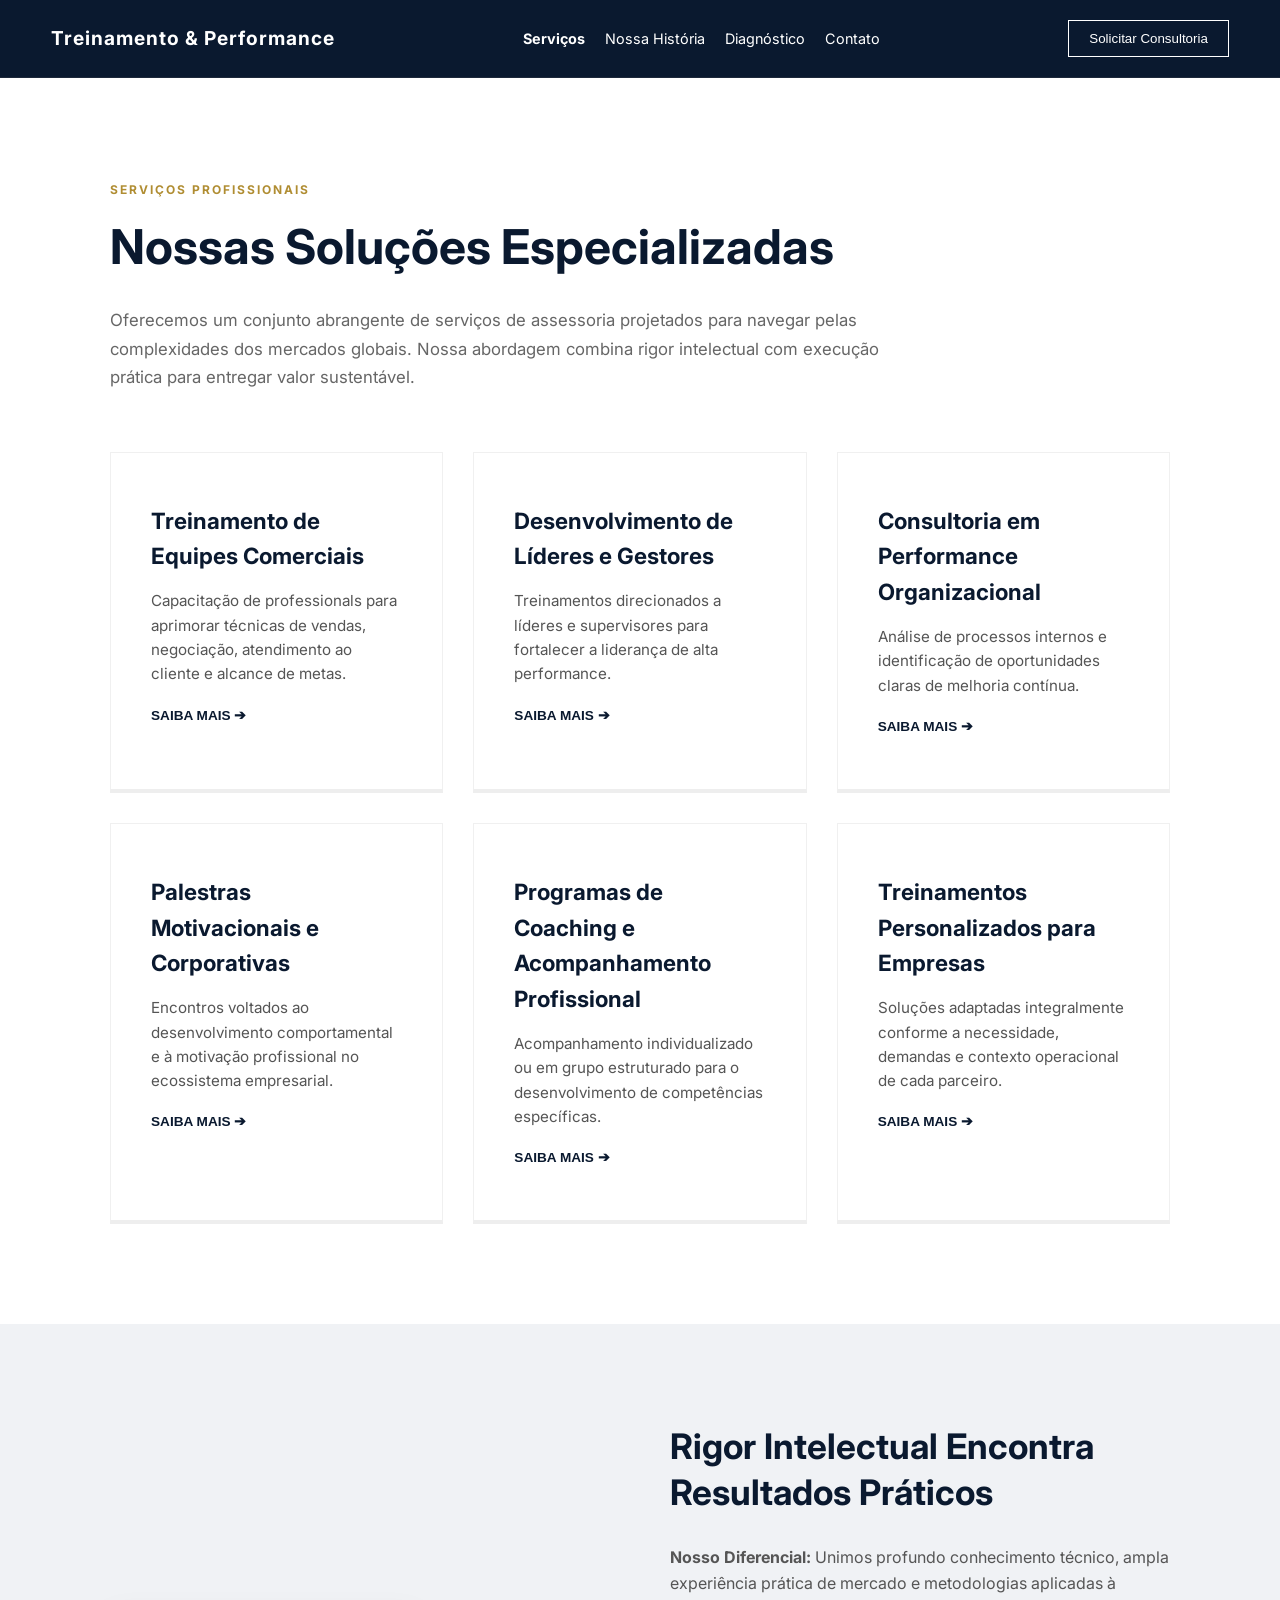
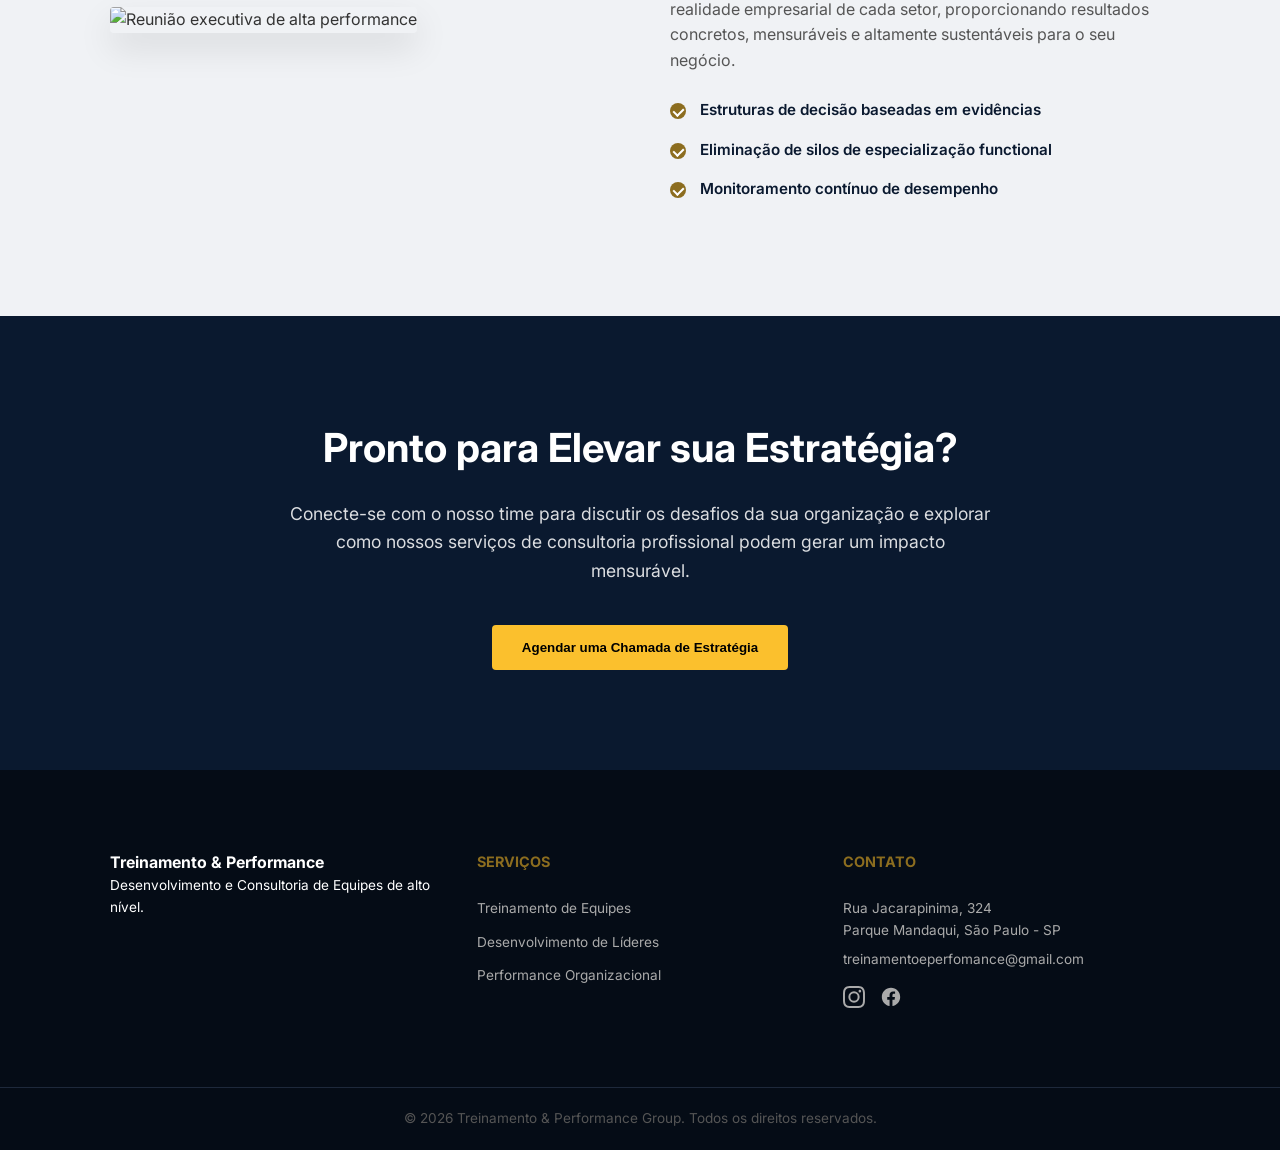
==== servicos.html @ 3526c94c "Add files via upload" ====
<!DOCTYPE html>
<html lang="pt-br">
<head>
    <meta charset="UTF-8">
    <meta name="viewport" content="width=device-width, initial-scale=1.0">
    <title>Serviços | Treinamento & Performance</title>
    <link rel="stylesheet" href="style.css">
    <link href="https://fonts.googleapis.com/css2?family=Inter:wght@300;400;600;700&display=swap" rel="stylesheet">
    <style>
        .services-hero {
            padding: 180px 0 60px;
            background-color: var(--white);
        }

        .services-hero span {
            font-size: 0.75rem;
            text-transform: uppercase;
            letter-spacing: 2px;
            color: var(--gold-light);
            font-weight: 700;
            display: block;
            margin-bottom: 10px;
        }

        .services-hero h1 {
            font-size: clamp(2rem, 4vw, 3rem);
            color: var(--primary-blue);
            margin-bottom: 20px;
            font-weight: 700;
        }

        .services-hero .intro-text {
            max-width: 800px;
            color: #666;
            font-size: 1.05rem;
            line-height: 1.7;
        }

        .solutions-showcase {
            padding: 0 0 100px;
            background-color: var(--white);
        }

        .showcase-grid {
            display: grid;
            grid-template-columns: repeat(auto-fit, minmax(320px, 1fr));
            gap: 30px;
        }

        .saiba-mais-btn {
            display: inline-block;
            margin-top: 20px;
            color: var(--primary-blue);
            background: none;
            border: none;
            font-size: 0.85rem;
            font-weight: 700;
            text-transform: uppercase;
            cursor: pointer;
            padding: 0;
            transition: var(--transition);
        }

        .saiba-mais-btn:hover {
            color: var(--gold);
            transform: translateX(5px);
        }

        .card-details {
            max-height: 0;
            overflow: hidden;
            transition: max-height 0.5s cubic-bezier(0.165, 0.84, 0.44, 1);
            background: #f8f9fa;
            border-radius: 4px;
            margin-top: 0;
        }

        .card-details p {
            padding: 20px;
            font-size: 0.9rem;
            color: #555;
            border-left: 3px solid var(--gold);
            line-height: 1.6;
        }

        .card-details.open {
            margin-top: 15px;
        }

        .rigor-section {
            background-color: #f0f2f5;
            padding: 100px 0;
        }

        .rigor-wrapper {
            display: flex;
            gap: 60px;
            align-items: center;
            flex-wrap: wrap;
        }

        .rigor-image, .rigor-text {
            flex: 1;
            min-width: 320px;
        }

        .rigor-image img {
            width: 100%;
            height: auto;
            border-radius: 4px;
            box-shadow: 0 15px 35px rgba(0,0,0,0.1);
        }

        .rigor-text h2 {
            font-size: 2.2rem;
            color: var(--primary-blue);
            line-height: 1.3;
            margin-bottom: 30px;
        }

        .rigor-text p {
            color: #555;
            margin-bottom: 25px;
            font-size: 1rem;
        }

        .bullets-list {
            list-style: none;
        }

        .bullets-list li {
            position: relative;
            padding-left: 30px;
            margin-bottom: 15px;
            font-weight: 600;
            color: var(--primary-blue);
            font-size: 0.95rem;
        }

        .bullets-list li::before {
            content: '';
            position: absolute;
            left: 0;
            top: 5px;
            width: 16px;
            height: 16px;
            background-color: var(--gold);
            border-radius: 50%;
        }

        .bullets-list li::after {
            content: '';
            position: absolute;
            left: 5px;
            top: 8px;
            width: 5px;
            height: 8px;
            border: solid white;
            border-width: 0 2px 2px 0;
            transform: rotate(45deg);
        }

        .strategy-cta {
            background-color: var(--primary-blue);
            color: var(--white);
            padding: 100px 0;
            text-align: center;
        }

        .strategy-cta h2 {
            font-size: 2.5rem;
            margin-bottom: 20px;
        }

        .strategy-cta p {
            max-width: 700px;
            margin: 0 auto 40px;
            opacity: 0.85;
            font-size: 1.1rem;
        }

        .strategy-btns {
            display: flex;
            justify-content: center;
            gap: 20px;
            flex-wrap: wrap;
        }

        .footer-social-block {
            margin-top: 15px;
        }

        .footer-social-flex {
            display: flex;
            gap: 15px;
        }

        .footer-social-link {
            color: #aaa;
            transition: color 0.3s ease, transform 0.3s ease;
            display: inline-flex;
            align-items: center;
            justify-content: center;
            text-decoration: none;
        }

        .footer-social-link svg {
            width: 22px;
            height: 22px;
            fill: currentColor;
        }

        .footer-social-link:hover {
            color: var(--white) !important;
            transform: translateY(-2px);
        }

        .navbar {
            display: flex;
            justify-content: space-between;
            align-items: center;
            padding: 20px 4%;
            position: relative;
            z-index: 1001;
        }

        .menu-toggle {
            display: none;
            flex-direction: column;
            justify-content: space-between;
            width: 30px;
            height: 21px;
            background: transparent;
            border: none;
            cursor: pointer;
            z-index: 1002;
            padding: 0;
        }

        .menu-toggle .bar {
            width: 100%;
            height: 3px;
            background-color: #ffffff;
            border-radius: 10px;
            transition: all 0.3s ease-in-out;
        }

        .menu-toggle.active .bar:nth-child(1) {
            transform: translateY(9px) rotate(45deg);
        }

        .menu-toggle.active .bar:nth-child(2) {
            opacity: 0;
        }

        .menu-toggle.active .bar:nth-child(3) {
            transform: translateY(-9px) rotate(-45deg);
        }

        @media (max-width: 992px) {
            .menu-toggle {
                display: flex;
            }

            .nav-links {
                position: fixed;
                top: 0;
                right: -100%;
                width: 280px;
                height: 100vh;
                background-color: #0f172a;
                display: flex;
                flex-direction: column;
                align-items: flex-start;
                justify-content: flex-start;
                padding: 100px 40px 40px;
                gap: 25px;
                box-shadow: -10px 0 30px rgba(0, 0, 0, 0.3);
                transition: right 0.4s ease-in-out;
                z-index: 1000;
                list-style: none;
            }

            .nav-links.active {
                right: 0;
            }

            .nav-links li {
                width: 100%;
            }

            .nav-links a {
                font-size: 1.2rem;
                display: block;
                width: 100%;
                padding: 10px 0;
                color: #ffffff !important;
            }

            .btn-cta-nav {
                display: none;
            }
        }
    </style>
</head>
<body>

    <div vw class="enabled">
        <div vw-access-button class="active"></div>
        <div vw-plugin-wrapper>
          <div class="vw-plugin-top-wrapper"></div>
        </div>
    </div>
    <script src="https://vlibras.gov.br/app/vlibras-plugin.js"></script>
    <script>
        new window.VLibras.Widget('https://vlibras.gov.br/app');
    </script>

    <!-- MENU -->
    <nav class="navbar" style="background: var(--primary-blue); border-bottom: 1px solid #1e293b; position: fixed; width: 100%; top: 0; z-index: 1000;">
        <div class="logo">
            <a href="index.html" style="text-decoration: none; color: #ffffff;">Treinamento & Performance</a>
        </div>
        
        <ul class="nav-links" id="navLinks">
            <li><a href="servicos.html" class="nav-item" style="color: var(--white); font-weight: 700;">Serviços</a></li>
            <li><a href="sobre.html" class="nav-item" style="color: var(--white);">Nossa História</a></li>
            <li><a href="diagnostico.html" class="nav-item" style="color: var(--white);">Diagnóstico</a></li>
            <li><a href="contato.html" class="nav-item" style="color: var(--white);">Contato</a></li>
        </ul>
        
        <button class="btn-cta-nav" style="background: transparent; border: 1px solid white; color: white;" onclick="window.location.href='contato.html'">Solicitar Consultoria</button>
        
        <button class="menu-toggle" id="mobileMenuBtn" aria-label="Abrir menu de navegação">
            <span class="bar"></span>
            <span class="bar"></span>
            <span class="bar"></span>
        </button>
    </nav>

    <!-- HERO -->
    <header class="services-hero">
        <div class="container">
            <span>Serviços Profissionais</span>
            <h1>Nossas Soluções Especializadas</h1>
            <p class="intro-text">Oferecemos um conjunto abrangente de serviços de assessoria projetados para navegar pelas complexidades dos mercados globais. Nossa abordagem combina rigor intelectual com execução prática para entregar valor sustentável.</p>
        </div>
    </header>

    <!-- CARDS -->
    <section class="solutions-showcase">
        <div class="container">
            <div class="showcase-grid">
                
                <div class="card reveal">
                    <h3>Treinamento de Equipes Comerciais</h3>
                    <p>Capacitação de professionals para aprimorar técnicas de vendas, negociação, atendimento ao cliente e alcance de metas.</p>
                    <button class="saiba-mais-btn">Saiba Mais ➔</button>
                    <div class="card-details">
                        <p>Focamos em resultados práticos e aumento de desempenho através de simulações reais e metodologias ativas aplicadas diretamente ao funil de vendas corporativo da sua organização.</p>
                    </div>
                </div>

                <div class="card reveal">
                    <h3>Desenvolvimento de Líderes e Gestores</h3>
                    <p>Treinamentos direcionados a líderes e supervisores para fortalecer a liderança de alta performance.</p>
                    <button class="saiba-mais-btn">Saiba Mais ➔</button>
                    <div class="card-details">
                        <p>Buscamos consolidar e aperfeiçoar competências fundamentais como gestão de pessoas, tomada de decisão assertiva sob cenários complexos e comunicação altamente estratégica.</p>
                    </div>
                </div>

                <div class="card reveal">
                    <h3>Consultoria em Performance Organizacional</h3>
                    <p>Análise de processos internos e identificação de oportunidades claras de melhoria contínua.</p>
                    <button class="saiba-mais-btn">Saiba Mais ➔</button>
                    <div class="card-details">
                        <p>Nossos diagnósticos operacionais são desenhados sob medida para alavancar a produtividade, otimizar fluxos de trabalho internos, elevar o engajamento e a eficiência geral das equipes.</p>
                    </div>
                </div>

                <div class="card reveal">
                    <h3>Palestras Motivacionais e Corporativas</h3>
                    <p>Encontros voltados ao desenvolvimento comportamental e à motivação profissional no ecossistema empresarial.</p>
                    <button class="saiba-mais-btn">Saiba Mais ➔</button>
                    <div class="card-details">
                        <p>Eventos dinâmicos e de alto impacto focados em aprimorar o trabalho em equipe, inspirar atitudes de excelência e promover o fortalecimento contínuo da cultura organizacional.</p>
                    </div>
                </div>

                <div class="card reveal">
                    <h3>Programas de Coaching e Acompanhamento Profissional</h3>
                    <p>Acompanhamento individualizado ou em grupo estruturado para o desenvolvimento de competências específicas.</p>
                    <button class="saiba-mais-btn">Saiba Mais ➔</button>
                    <div class="card-details">
                        <p>Suporte focado na definição clara de metas, superação de gargalos de carreira, refinamento de soft skills e na busca incessante pela melhoria contívna do desempenho profissional.</p>
                    </div>
                </div>

                <div class="card reveal">
                    <h3>Treinamentos Personalizados para Empresas</h3>
                    <p>Soluções adaptadas integralmente conforme a necessidade, demandas e contexto operacional de cada parceiro.</p>
                    <button class="saiba-mais-btn">Saiba Mais ➔</button>
                    <div class="card-details">
                        <p>Projetos customizados considerando detalhadamente o segmento de mercado, o perfil atual da equipe de colaboradores e os objetivos estratégicos da organização.</p>
                    </div>
                </div>

            </div>
        </div>
    </section>

    <!-- DIFERENCIAL -->
    <section class="rigor-section">
        <div class="container">
            <div class="rigor-wrapper reveal">
                <div class="rigor-image">
                    <img src="https://images.unsplash.com/photo-1431540015161-0bf868a2d407?auto=format&fit=crop&w=800&q=80" alt="Reunião executiva de alta performance">
                </div>
                <div class="rigor-text">
                    <h2>Rigor Intelectual Encontra Resultados Práticos</h2>
                    <p><strong>Nosso Diferencial:</strong> Unimos profundo conhecimento técnico, ampla experiência prática de mercado e metodologias aplicadas à realidade empresarial de cada setor, proporcionando resultados concretos, mensuráveis e altamente sustentáveis para o seu negócio.</p>
                    <ul class="bullets-list">
                        <li>Estruturas de decisão baseadas em evidências</li>
                        <li>Eliminação de silos de especialização functional</li>
                        <li>Monitoramento contínuo de desempenho</li>
                    </ul>
                </div>
            </div>
        </div>
    </section>

    <!-- CTA -->
    <section class="strategy-cta reveal">
        <div class="container">
            <h2>Pronto para Elevar sua Estratégia?</h2>
            <p>Conecte-se com o nosso time para discutir os desafios da sua organização e explorar como nossos serviços de consultoria profissional podem gerar um impacto mensurável.</p>
            <div class="strategy-btns">
                <button class="btn-primary" style="background: #fbc02d; color: #000;" onclick="window.location.href='contato.html'">Agendar uma Chamada de Estratégia</button>
            </div>
        </div>
    </section>

    <!-- FOOTER -->
    <footer>
        <div class="container footer-grid">
            <div class="footer-brand">
                <h3>
                    <a href="index.html" style="text-decoration: none; color: inherit;">Treinamento & Performance</a>
                </h3>
                <p>Desenvolvimento e Consultoria de Equipes de alto nível.</p>
            </div>
            <div class="footer-links">
                <h4>Serviços</h4>
                <a href="servicos.html">Treinamento de Equipes</a>
                <a href="servicos.html">Desenvolvimento de Líderes</a>
                <a href="servicos.html">Performance Organizacional</a>
            </div>
            <div class="footer-links">
                <h4>Contato</h4>
                <p style="color: #aaa; margin-bottom: 8px;">Rua Jacarapinima, 324<br> Parque Mandaqui, São Paulo - SP</p>
                <p style="color: #aaa; margin-bottom: 15px;">treinamentoeperfomance@gmail.com</p>
                
                <div class="footer-social-block">
                    <div class="footer-social-flex">
                        <a href="https://www.instagram.com/treinamento.performance/" target="_blank" rel="noopener noreferrer" class="footer-social-link" title="Instagram">
                            <svg viewBox="0 0 24 24"><path d="M12 2.163c3.204 0 3.584.012 4.85.07 3.252.148 4.771 1.691 4.919 4.919.058 1.265.069 1.645.069 4.849 0 3.205-.012 3.584-.069 4.849-.149 3.225-1.664 4.771-4.919 4.919-1.266.058-1.644.07-4.85.07-3.204 0-3.584-.012-4.849-.07-3.26-.149-4.771-1.699-4.919-4.92-.058-1.265-.07-1.644-.07-4.849 0-3.204.013-3.583.07-4.849.149-3.227 1.664-4.771 4.919-4.919 1.266-.057 1.645-.069 4.849-.069zM12 0C8.741 0 8.333.014 7.053.072 2.695.272.273 2.69.073 7.051.014 8.333 0 8.741 0 12c0 3.259.014 3.668.072 4.948.2 4.358 2.618 6.78 6.98 6.98 1.281.058 1.689.072 4.948.072 3.259 0 3.668-.014 4.948-.072 4.354-.2 6.782-2.618 6.979-6.98.059-1.28.073-1.689.073-4.948 0-3.259-.014-3.667-.072-4.947-.196-4.354-2.617-6.78-6.979-6.98C15.668.014 15.259 0 12 0zm0 5.838a6.162 6.162 0 100 12.324 6.162 6.162 0 000-12.324zM12 16a4 4 0 110-8 4 4 0 010 8zm6.406-11.845a1.44 1.44 0 100 2.881 1.44 1.44 0 000-2.881z"/></svg>
                        </a>
                        <a href="https://www.facebook.com/profile.php?id=61589588911566" target="_blank" rel="noopener noreferrer" class="footer-social-link" title="Facebook">
                            <svg viewBox="0 0 24 24"><path d="M22 12c0-5.523-4.477-10-10-10S2 6.477 2 12c0 4.991 3.657 9.128 8.438 9.878v-6.987h-2.54V12h2.54V9.797c0-2.506 1.492-3.89 3.777-3.89 1.094 0 2.238.195 2.238.195v2.46h-1.26c-1.243 0-1.63.771-1.63 1.562V12h2.773l-.443 2.89h-2.33v6.988C18.343 21.128 22 16.991 22 12z"/></svg>
                        </a>
                    </div>
                </div>
            </div>
        </div>
        <div class="copyright">© 2026 Treinamento & Performance Group. Todos os direitos reservados.</div>
    </footer>

    <!-- SCRIPTS -->
    <script>
        const mobileMenuBtn = document.getElementById('mobileMenuBtn');
        const navLinks = document.getElementById('navLinks');

        mobileMenuBtn.addEventListener('click', () => {
            mobileMenuBtn.classList.toggle('active');
            navLinks.classList.toggle('active');
        });

        document.addEventListener('click', (e) => {
            if (!mobileMenuBtn.contains(e.target) && !navLinks.contains(e.target)) {
                mobileMenuBtn.classList.remove('active');
                navLinks.classList.remove('active');
            }
        });

        function reveal() {
            document.querySelectorAll(".reveal").forEach(el => {
                const elementTop = el.getBoundingClientRect().top;
                const windowHeight = window.innerHeight;
                if (elementTop < windowHeight - 100) {
                    el.classList.add("active");
                }
            });
        }
        window.addEventListener("scroll", reveal);
        window.addEventListener("load", reveal);

        document.querySelectorAll('.saiba-mais-btn').forEach(button => {
            button.addEventListener('click', () => {
                const detailsPanel = button.nextElementSibling;
                if (detailsPanel.classList.contains('open')) {
                    detailsPanel.classList.remove('open');
                    detailsPanel.style.maxHeight = '0px';
                } else {
                    detailsPanel.classList.add('open');
                    detailsPanel.style.maxHeight = detailsPanel.scrollHeight + "px";
                }
            });
        });
    </script>
</body>
</html>
---- style.css ----
:root {
    --primary-blue: #0a192f;
    --gold: #8c6d1f;
    --gold-light: #b08d32;
    --white: #ffffff;
    --transition: all 0.4s cubic-bezier(0.165, 0.84, 0.44, 1);
}

* {
    margin: 0;
    padding: 0;
    box-sizing: border-box;
}

body {
    font-family: 'Inter', sans-serif;
    line-height: 1.6;
    color: #333;
    overflow-x: hidden;
}

.container {
    max-width: 1100px;
    margin: 0 auto;
    padding: 0 20px;
}

/* --- HEADER & NAVBAR --- */
.hero {
    position: relative;
    height: 90vh;
    min-height: 600px;
    overflow: hidden;
    display: flex;
    flex-direction: column;
    color: var(--white);
}

.hero-bg {
    position: absolute;
    top: 0;
    left: 0;
    width: 100%;
    height: 120%;
    background: linear-gradient(rgba(10, 25, 47, 0.7), rgba(10, 25, 47, 0.7)),
        url('https://images.unsplash.com/photo-1486406146926-c627a92ad1ab?auto=format&fit=crop&w=1600&q=80');
    background-size: cover;
    background-position: center;
    z-index: -1;
    will-change: transform;
}

.navbar {
    display: flex;
    justify-content: space-between;
    align-items: center;
    padding: 20px 50px;
    flex-wrap: wrap;
    gap: 20px;
}

.logo {
    font-weight: 700;
    letter-spacing: 1px;
    font-size: 1.2rem;
}

.nav-links {
    display: flex;
    list-style: none;
    gap: 20px;
}

.nav-item {
    color: white;
    text-decoration: none;
    font-size: 0.9rem;
    position: relative;
    padding: 5px 0;
}

.nav-item::after {
    content: '';
    position: absolute;
    width: 0;
    height: 2px;
    bottom: 0;
    left: 0;
    background: var(--gold);
    transition: width 0.3s ease;
}

.nav-item:hover::after {
    width: 100%;
}

.btn-cta-nav {
    background: var(--primary-blue);
    border: 1px solid white;
    color: white;
    padding: 10px 20px;
    cursor: pointer;
    transition: var(--transition);
}

.btn-cta-nav:hover {
    background: white;
    color: var(--primary-blue);
}

.hero-content {
    margin: auto 50px;
    max-width: 700px;
    padding-bottom: 50px;
}

.hero-content h1 {
    font-size: clamp(2rem, 5vw, 3.5rem);
    margin-bottom: 20px;
    line-height: 1.1;
}

.hero-content p {
    font-size: 1.1rem;
    margin-bottom: 30px;
    opacity: 0.9;
}

.hero-btns {
    display: flex;
    gap: 15px;
    flex-wrap: wrap;
}

.btn-primary,
.btn-secondary {
    padding: 15px 30px;
    border-radius: 4px;
    font-weight: 600;
    cursor: pointer;
    transition: var(--transition);
}

.btn-primary {
    background: var(--gold);
    border: none;
    color: white;
}

.btn-primary:hover {
    background: var(--gold-light);
    transform: translateY(-3px);
    box-shadow: 0 10px 20px rgba(0, 0, 0, 0.3);
}

.btn-secondary {
    background: transparent;
    border: 1px solid white;
    color: white;
}

.btn-secondary:hover {
    background: rgba(255, 255, 255, 0.1);
    transform: translateY(-3px);
}

/* --- TRUSTED BY --- */
.trusted-by {
    background: #f0f2f5;
    padding: 60px 20px;
    text-align: center;
}

.trusted-by span {
    font-weight: 700;
    color: var(--primary-blue);
    letter-spacing: 1px;
    display: block;
    margin-bottom: 25px;
}

.logos-grid {
    display: flex;
    justify-content: center;
    gap: 30px 60px;
    flex-wrap: wrap;
    font-weight: 800;
    color: #94a3b8;
}

/* --- SOLUTIONS (CARDS EM DESTAQUE) --- */
.solutions {
    padding: 100px 0;
    text-align: center;
}

.solutions h2 {
    font-size: 2.5rem;
    margin-bottom: 15px;
    color: var(--primary-blue);
}

.solutions p.intro {
    margin-bottom: 50px;
    color: #666;
    max-width: 700px;
    margin-inline: auto;
}

.solutions-grid {
    display: grid;
    grid-template-columns: repeat(auto-fit, minmax(300px, 1fr));
    gap: 30px;
    margin-top: 40px;
}

.card {
    padding: 50px 40px;
    background: #fff;
    border: 1px solid #f0f0f0;
    border-bottom: 4px solid #eee;
    transition: var(--transition);
    text-align: left;
    position: relative;
    z-index: 1;
}

.card h3 {
    color: var(--primary-blue);
    margin-bottom: 15px;
    font-size: 1.4rem;
}

.card p {
    color: #555;
    font-size: 0.95rem;
}

.card:hover {
    transform: translateY(-15px);
    border-color: var(--gold);
    border-bottom-color: var(--gold);
    box-shadow: 0 20px 40px rgba(10, 25, 47, 0.1);
}

.card::before {
    content: '';
    position: absolute;
    top: 0;
    left: 0;
    width: 100%;
    height: 0;
    background: linear-gradient(180deg, rgba(140, 109, 31, 0.05) 0%, transparent 100%);
    z-index: -1;
    transition: var(--transition);
}

.card:hover::before {
    height: 100%;
}

.methodology {
    background: var(--primary-blue);
    color: white;
    padding: 100px 0;
}

.methodology-wrapper {
    display: flex;
    gap: 60px;
    align-items: center;
    flex-wrap: wrap;
}

.method-text {
    flex: 1;
    min-width: 300px;
}

.method-text h2 {
    font-size: 2.2rem;
    margin-bottom: 40px;
}

.step {
    display: flex;
    gap: 20px;
    margin-bottom: 35px;
}

.step-num {
    border: 1px solid #334155;
    padding: 10px;
    height: 45px;
    width: 45px;
    display: flex;
    align-items: center;
    justify-content: center;
    border-radius: 4px;
    color: var(--gold);
    font-weight: bold;
}

.step h4 {
    margin-bottom: 5px;
    letter-spacing: 1px;
}

.method-image {
    position: relative;
    flex: 1;
    min-width: 300px;
}

.method-image img {
    width: 100%;
    border-radius: 8px;
    box-shadow: 0 20px 50px rgba(0, 0, 0, 0.5);
}

.stat-badge {
    position: absolute;
    bottom: -20px;
    left: -20px;
    background: var(--gold);
    padding: 30px;
    width: 260px;
    box-shadow: 10px 10px 30px rgba(0, 0, 0, 0.2);
}

.stat-badge h3 {
    font-size: 2.5rem;
    line-height: 1;
    margin-bottom: 10px;
}

.stat-badge p {
    font-size: 0.7rem;
    font-weight: 700;
    line-height: 1.3;
}

/* --- FINAL CTA --- */
.final-cta {
    padding: 120px 0;
    text-align: center;
    background: #fff;
}

.final-cta h2 {
    font-size: 2.8rem;
    margin-bottom: 30px;
    color: var(--primary-blue);
}

.final-cta p {
    font-size: 1.2rem;
    margin-bottom: 50px;
    max-width: 800px;
    margin-inline: auto;
    color: #555;
}

.btn-dark {
    background: var(--primary-blue);
    color: white;
    padding: 20px 50px;
    border: none;
    cursor: pointer;
    transition: var(--transition);
    text-transform: uppercase;
    font-weight: 700;
    letter-spacing: 1px;
    border-radius: 4px;
}

.btn-dark:hover {
    background: var(--gold);
    transform: scale(1.05);
}

/* --- FOOTER --- */
footer {
    background: #050c16;
    color: white;
    padding: 80px 0 20px;
    font-size: 0.85rem;
}

.footer-grid {
    display: grid;
    grid-template-columns: repeat(auto-fit, minmax(200px, 1fr));
    gap: 40px;
}

.footer-links h4 {
    margin-bottom: 25px;
    color: var(--gold);
    text-transform: uppercase;
    font-size: 0.9rem;
}

.footer-links a {
    display: block;
    color: #aaa;
    text-decoration: none;
    margin-bottom: 12px;
    transition: 0.3s;
}

.footer-links a:hover {
    color: var(--white);
    padding-left: 5px;
}

.copyright {
    text-align: center;
    margin-top: 60px;
    padding-top: 20px;
    border-top: 1px solid #1e293b;
    color: #555;
}

/* --- RESPONSIVIDADE --- */
@media (max-width: 768px) {
    .navbar {
        padding: 20px;
        justify-content: center;
    }

    .hero-content {
        margin: auto 20px;
        text-align: center;
    }

    .hero-btns {
        justify-content: center;
    }

    .nav-links {
        display: none;
    }

    .stat-badge {
        position: relative;
        left: 0;
        bottom: 0;
        width: 100%;
        margin-top: 20px;
    }

    .methodology {
        padding: 60px 0;
    }

    .final-cta h2 {
        font-size: 2rem;
    }
}

/* ANIMAÇÃO */
.reveal {
    opacity: 0;
    transform: translateY(40px);
    transition: 1s ease-out;
}

.reveal.active {
    opacity: 1;
    transform: translateY(0);
}
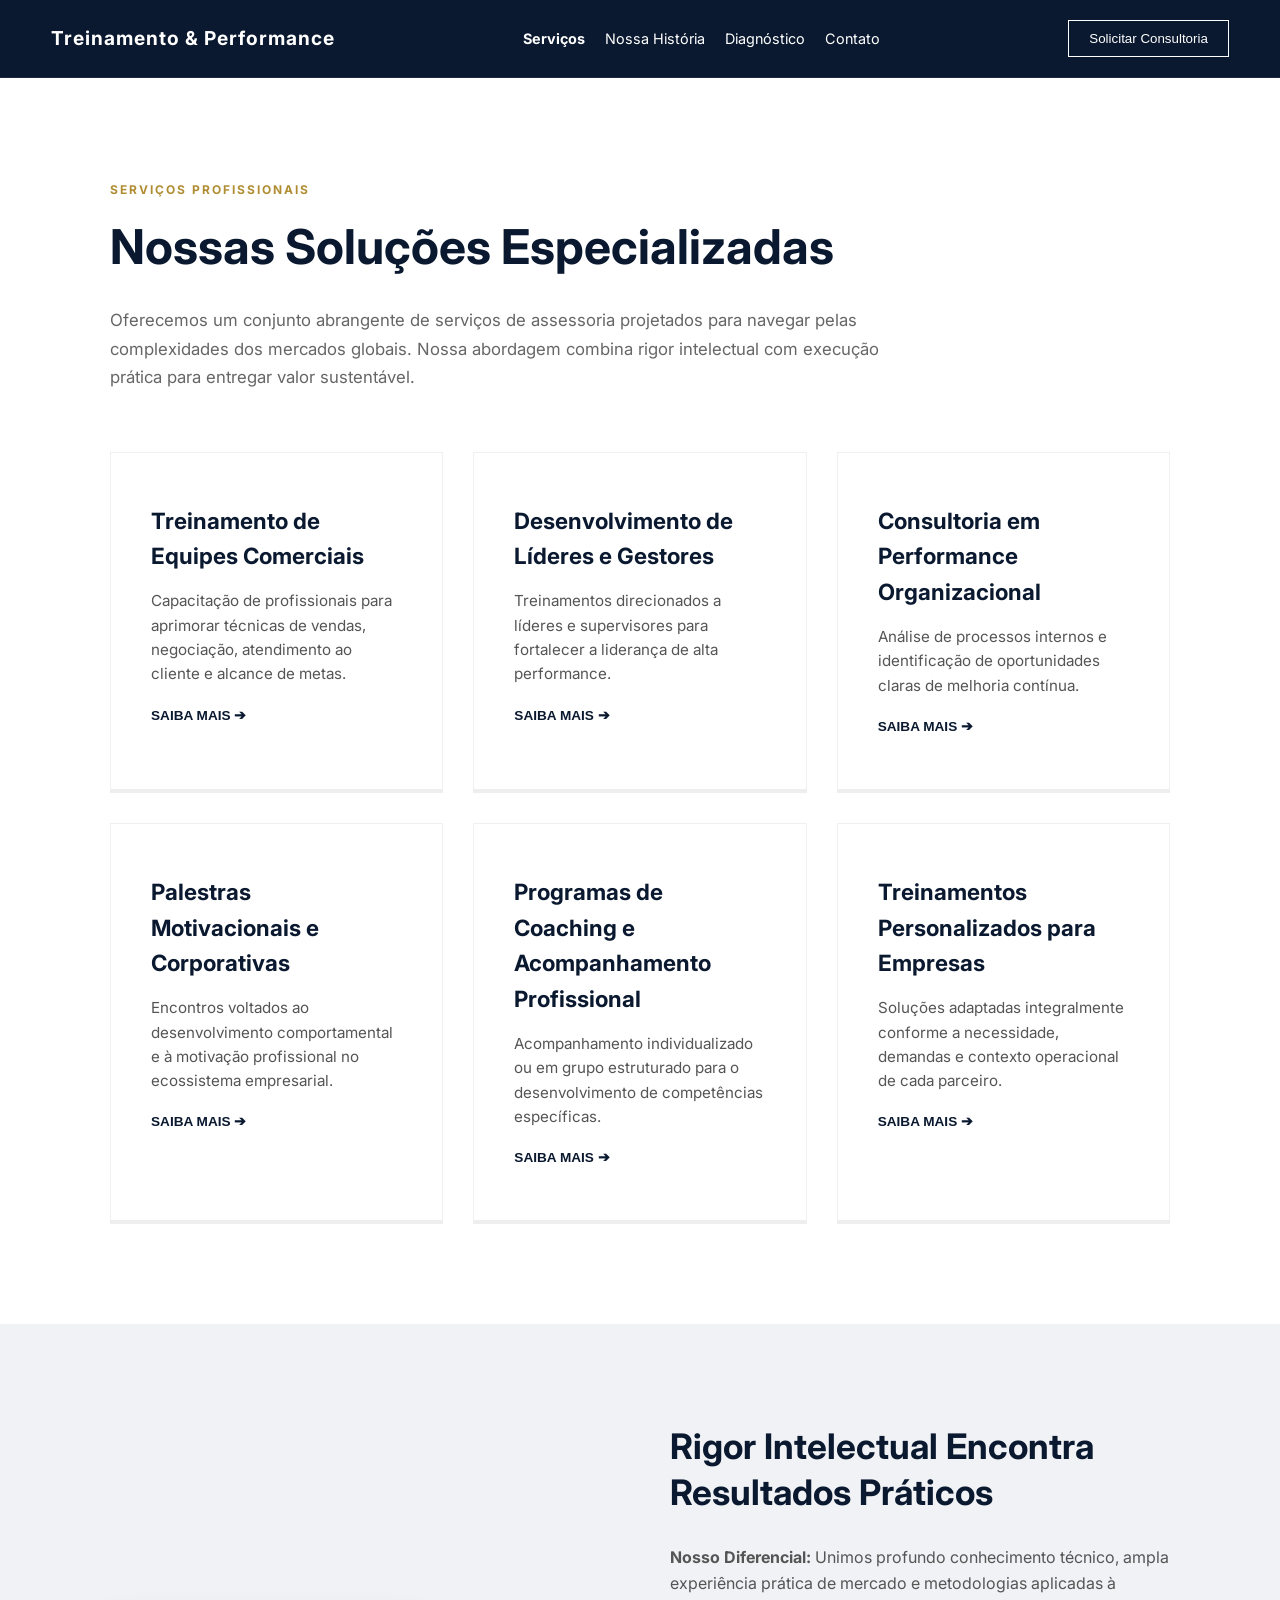
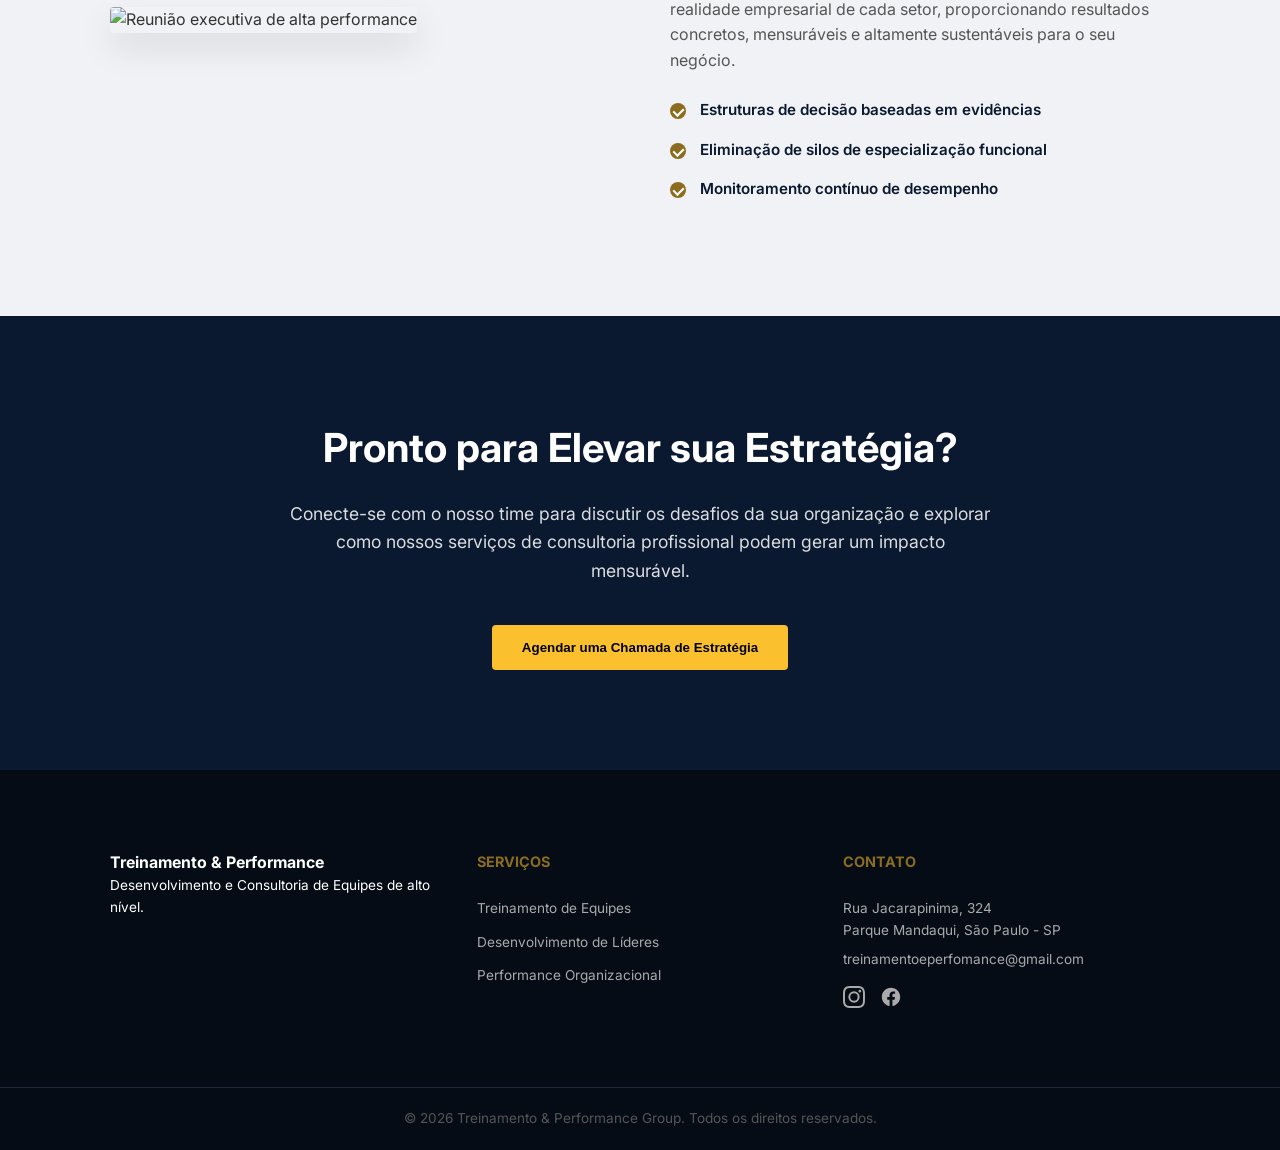
==== commit 6254d085: "Add files via upload" ====
--- a/servicos.html
+++ b/servicos.html
@@ -354,7 +354,7 @@
                 
                 <div class="card reveal">
                     <h3>Treinamento de Equipes Comerciais</h3>
-                    <p>Capacitação de professionals para aprimorar técnicas de vendas, negociação, atendimento ao cliente e alcance de metas.</p>
+                    <p>Capacitação de profissionais para aprimorar técnicas de vendas, negociação, atendimento ao cliente e alcance de metas.</p>
                     <button class="saiba-mais-btn">Saiba Mais ➔</button>
                     <div class="card-details">
                         <p>Focamos em resultados práticos e aumento de desempenho através de simulações reais e metodologias ativas aplicadas diretamente ao funil de vendas corporativo da sua organização.</p>
@@ -393,7 +393,7 @@
                     <p>Acompanhamento individualizado ou em grupo estruturado para o desenvolvimento de competências específicas.</p>
                     <button class="saiba-mais-btn">Saiba Mais ➔</button>
                     <div class="card-details">
-                        <p>Suporte focado na definição clara de metas, superação de gargalos de carreira, refinamento de soft skills e na busca incessante pela melhoria contívna do desempenho profissional.</p>
+                        <p>Suporte focado na definição clara de metas, superação de gargalos de carreira, refinamento de soft skills e na busca incessante pela melhoria contínua do desempenho profissional.</p>
                     </div>
                 </div>
 
@@ -422,7 +422,7 @@
                     <p><strong>Nosso Diferencial:</strong> Unimos profundo conhecimento técnico, ampla experiência prática de mercado e metodologias aplicadas à realidade empresarial de cada setor, proporcionando resultados concretos, mensuráveis e altamente sustentáveis para o seu negócio.</p>
                     <ul class="bullets-list">
                         <li>Estruturas de decisão baseadas em evidências</li>
-                        <li>Eliminação de silos de especialização functional</li>
+                        <li>Eliminação de silos de especialização funcional</li>
                         <li>Monitoramento contínuo de desempenho</li>
                     </ul>
                 </div>
